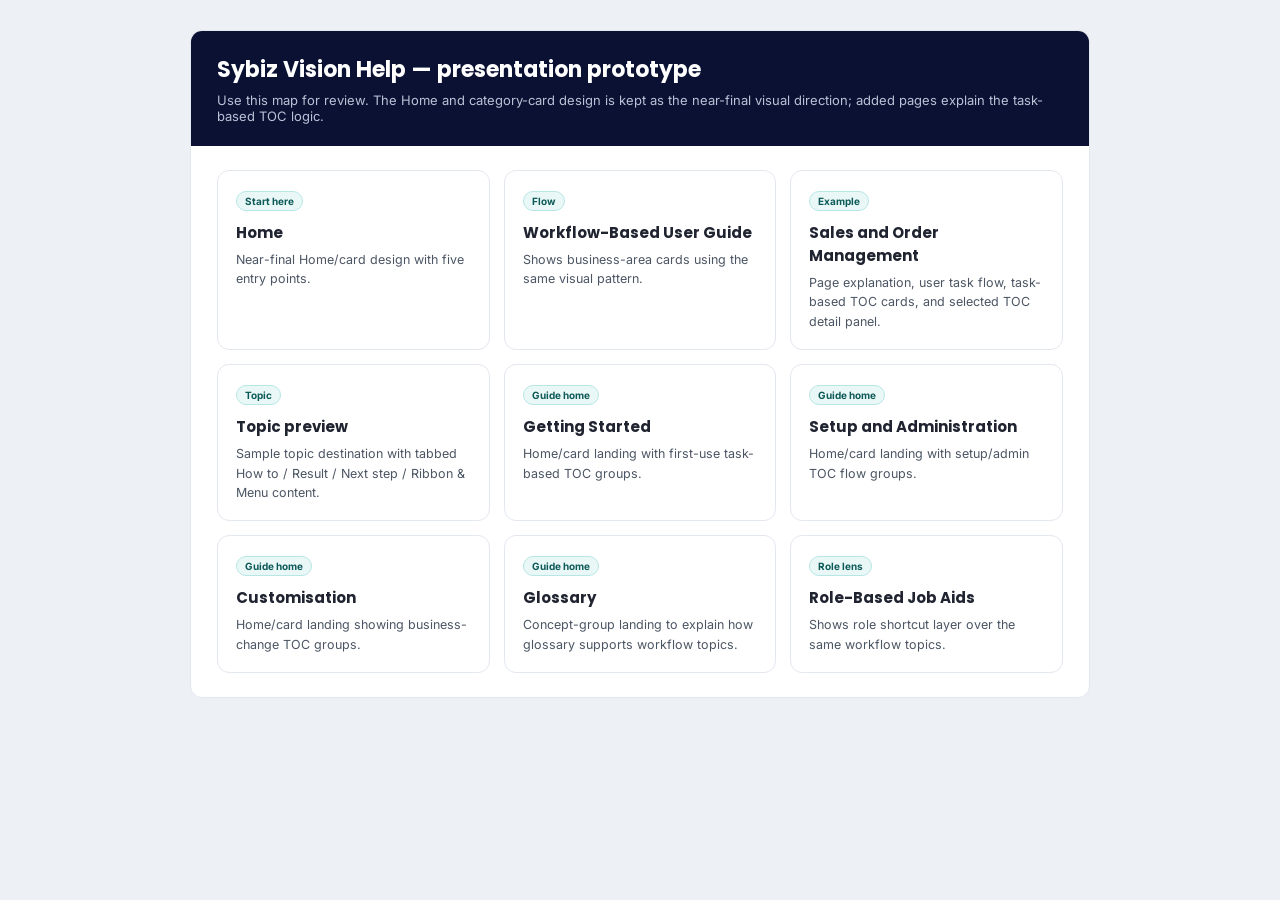
==== index.html @ 03f3e623 "Add Sybiz Vision help redesign prototype" ====
<!DOCTYPE html><html lang="en"><head><meta charset="utf-8"><meta name="viewport" content="width=device-width, initial-scale=1"><title>Sybiz Vision Help — Prototype Map</title><link href="https://fonts.googleapis.com/css2?family=Inter:wght@400;500;600&family=Poppins:wght@500;600&display=swap" rel="stylesheet"><style>
:root{--navy:#0A1133;--teal-tint:#E9F8F7;--teal-line:#B7E7E5;--teal-dark:#0E5A58;--text:#1F2430;--text-2:#4B5563;--text-3:#8A94A6;--line:#E3E7EE;--font-body:'Inter',sans-serif;--font-head:'Poppins',sans-serif;}*{box-sizing:border-box;margin:0;padding:0}body{font-family:var(--font-body);background:#EDF0F4;color:var(--text);padding:30px}.wrap{max-width:900px;margin:0 auto;background:#fff;border:1px solid var(--line);border-radius:12px;overflow:hidden}.head{background:var(--navy);color:#fff;padding:22px 26px}.head h1{font-family:var(--font-head);font-size:22px}.head p{color:#B9C2D6;font-size:13px;margin-top:6px}.grid{display:grid;grid-template-columns:repeat(auto-fill,minmax(260px,1fr));gap:14px;padding:24px 26px}.card{border:1px solid var(--line);border-radius:12px;padding:18px;text-decoration:none;color:var(--text);background:#fff}.card:hover{border-color:var(--teal-line);background:#FBFEFD}.card h2{font-family:var(--font-head);font-size:15px;margin-bottom:6px}.card p{font-size:12.5px;color:var(--text-2);line-height:1.55}.tag{display:inline-block;font-size:10px;font-weight:700;color:var(--teal-dark);background:var(--teal-tint);border:1px solid var(--teal-line);border-radius:999px;padding:3px 8px;margin-bottom:10px}</style></head><body><div class="wrap"><div class="head"><h1>Sybiz Vision Help — presentation prototype</h1><p>Use this map for review. The Home and category-card design is kept as the near-final visual direction; added pages explain the task-based TOC logic.</p></div><div class="grid"><a class="card" href="sybiz_help_home.html"><span class="tag">Start here</span><h2>Home</h2><p>Near-final Home/card design with five entry points.</p></a><a class="card" href="sybiz_user_guide_landing.html"><span class="tag">Flow</span><h2>Workflow-Based User Guide</h2><p>Shows business-area cards using the same visual pattern.</p></a><a class="card" href="sybiz_landing_sales_order.html"><span class="tag">Example</span><h2>Sales and Order Management</h2><p>Page explanation, user task flow, task-based TOC cards, and selected TOC detail panel.</p></a><a class="card" href="sybiz_topic_preview.html"><span class="tag">Topic</span><h2>Topic preview</h2><p>Sample topic destination with tabbed How to / Result / Next step / Ribbon & Menu content.</p></a><a class="card" href="sybiz_landing_getting_started.html"><span class="tag">Guide home</span><h2>Getting Started</h2><p>Home/card landing with first-use task-based TOC groups.</p></a><a class="card" href="sybiz_landing_setup_admin.html"><span class="tag">Guide home</span><h2>Setup and Administration</h2><p>Home/card landing with setup/admin TOC flow groups.</p></a><a class="card" href="sybiz_landing_customisation.html"><span class="tag">Guide home</span><h2>Customisation</h2><p>Home/card landing showing business-change TOC groups.</p></a><a class="card" href="sybiz_glossary_landing.html"><span class="tag">Guide home</span><h2>Glossary</h2><p>Concept-group landing to explain how glossary supports workflow topics.</p></a><a class="card" href="sybiz_job_based_aids.html"><span class="tag">Role lens</span><h2>Role-Based Job Aids</h2><p>Shows role shortcut layer over the same workflow topics.</p></a></div></div></body></html>
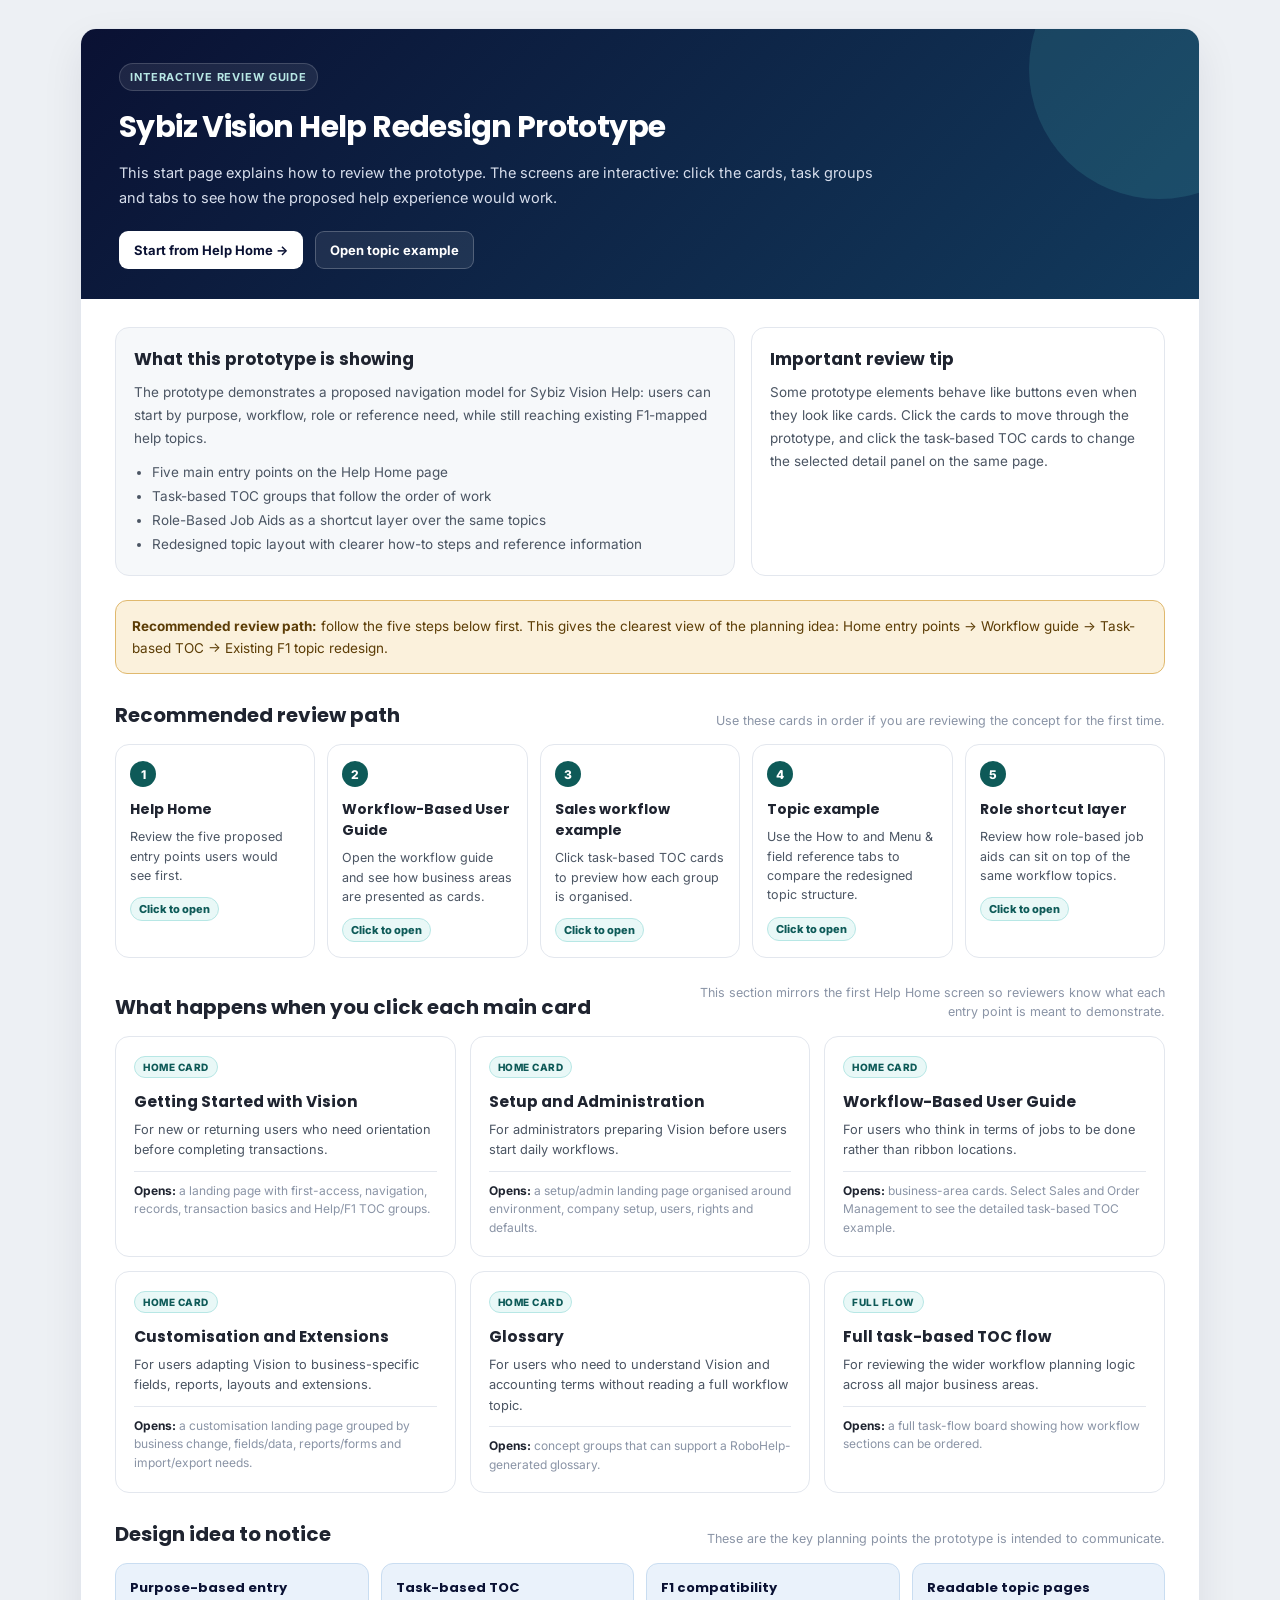
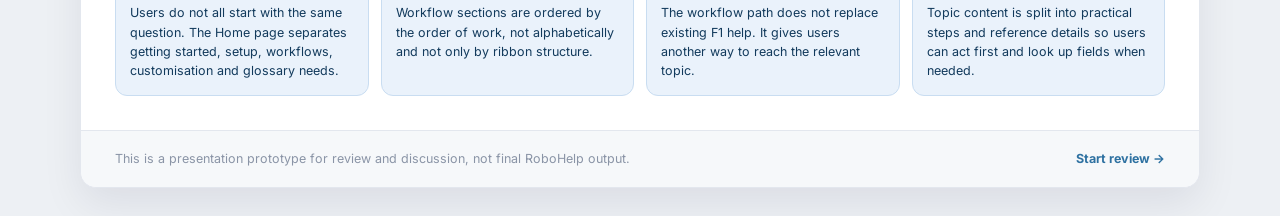
==== commit 030be171: "Update prototype review guide start page" ====
--- a/index.html
+++ b/index.html
@@ -1,2 +1,211 @@
-<!DOCTYPE html><html lang="en"><head><meta charset="utf-8"><meta name="viewport" content="width=device-width, initial-scale=1"><title>Sybiz Vision Help — Prototype Map</title><link href="https://fonts.googleapis.com/css2?family=Inter:wght@400;500;600&family=Poppins:wght@500;600&display=swap" rel="stylesheet"><style>
-:root{--navy:#0A1133;--teal-tint:#E9F8F7;--teal-line:#B7E7E5;--teal-dark:#0E5A58;--text:#1F2430;--text-2:#4B5563;--text-3:#8A94A6;--line:#E3E7EE;--font-body:'Inter',sans-serif;--font-head:'Poppins',sans-serif;}*{box-sizing:border-box;margin:0;padding:0}body{font-family:var(--font-body);background:#EDF0F4;color:var(--text);padding:30px}.wrap{max-width:900px;margin:0 auto;background:#fff;border:1px solid var(--line);border-radius:12px;overflow:hidden}.head{background:var(--navy);color:#fff;padding:22px 26px}.head h1{font-family:var(--font-head);font-size:22px}.head p{color:#B9C2D6;font-size:13px;margin-top:6px}.grid{display:grid;grid-template-columns:repeat(auto-fill,minmax(260px,1fr));gap:14px;padding:24px 26px}.card{border:1px solid var(--line);border-radius:12px;padding:18px;text-decoration:none;color:var(--text);background:#fff}.card:hover{border-color:var(--teal-line);background:#FBFEFD}.card h2{font-family:var(--font-head);font-size:15px;margin-bottom:6px}.card p{font-size:12.5px;color:var(--text-2);line-height:1.55}.tag{display:inline-block;font-size:10px;font-weight:700;color:var(--teal-dark);background:var(--teal-tint);border:1px solid var(--teal-line);border-radius:999px;padding:3px 8px;margin-bottom:10px}</style></head><body><div class="wrap"><div class="head"><h1>Sybiz Vision Help — presentation prototype</h1><p>Use this map for review. The Home and category-card design is kept as the near-final visual direction; added pages explain the task-based TOC logic.</p></div><div class="grid"><a class="card" href="sybiz_help_home.html"><span class="tag">Start here</span><h2>Home</h2><p>Near-final Home/card design with five entry points.</p></a><a class="card" href="sybiz_user_guide_landing.html"><span class="tag">Flow</span><h2>Workflow-Based User Guide</h2><p>Shows business-area cards using the same visual pattern.</p></a><a class="card" href="sybiz_landing_sales_order.html"><span class="tag">Example</span><h2>Sales and Order Management</h2><p>Page explanation, user task flow, task-based TOC cards, and selected TOC detail panel.</p></a><a class="card" href="sybiz_topic_preview.html"><span class="tag">Topic</span><h2>Topic preview</h2><p>Sample topic destination with tabbed How to / Result / Next step / Ribbon & Menu content.</p></a><a class="card" href="sybiz_landing_getting_started.html"><span class="tag">Guide home</span><h2>Getting Started</h2><p>Home/card landing with first-use task-based TOC groups.</p></a><a class="card" href="sybiz_landing_setup_admin.html"><span class="tag">Guide home</span><h2>Setup and Administration</h2><p>Home/card landing with setup/admin TOC flow groups.</p></a><a class="card" href="sybiz_landing_customisation.html"><span class="tag">Guide home</span><h2>Customisation</h2><p>Home/card landing showing business-change TOC groups.</p></a><a class="card" href="sybiz_glossary_landing.html"><span class="tag">Guide home</span><h2>Glossary</h2><p>Concept-group landing to explain how glossary supports workflow topics.</p></a><a class="card" href="sybiz_job_based_aids.html"><span class="tag">Role lens</span><h2>Role-Based Job Aids</h2><p>Shows role shortcut layer over the same workflow topics.</p></a></div></div></body></html>+<!DOCTYPE html>
+<html lang="en">
+<head>
+<meta charset="utf-8">
+<meta name="viewport" content="width=device-width, initial-scale=1">
+<title>Sybiz Vision Help Redesign — Prototype Review Guide</title>
+<link href="https://fonts.googleapis.com/css2?family=Inter:wght@400;500;600;700&family=Poppins:wght@500;600;700&display=swap" rel="stylesheet">
+<style>
+:root{
+  --navy:#0A1133;
+  --blue:#2E71A1;
+  --blue-soft:#EAF2FB;
+  --teal:#50C3C0;
+  --teal-tint:#E9F8F7;
+  --teal-line:#B7E7E5;
+  --teal-dark:#0E5A58;
+  --green:#6FBF73;
+  --amber:#FBF1DC;
+  --amber-line:#E0B96E;
+  --text:#1F2430;
+  --text-2:#4B5563;
+  --text-3:#8A94A6;
+  --line:#E3E7EE;
+  --bg:#EDF0F4;
+  --bg-soft:#F6F8FA;
+  --font-body:'Inter',sans-serif;
+  --font-head:'Poppins',sans-serif;
+}
+*{box-sizing:border-box;margin:0;padding:0}
+body{font-family:var(--font-body);background:var(--bg);color:var(--text);padding:28px}
+a{color:inherit}
+.wrap{max-width:1120px;margin:0 auto;background:#fff;border:1px solid var(--line);border-radius:16px;overflow:hidden;box-shadow:0 16px 40px rgba(10,17,51,.08)}
+.hero{background:linear-gradient(135deg,var(--navy),#123A5C);color:#fff;padding:34px 38px 30px;position:relative;overflow:hidden}
+.hero:after{content:"";position:absolute;right:-90px;top:-90px;width:260px;height:260px;border-radius:50%;background:rgba(80,195,192,.16)}
+.kicker{display:inline-flex;align-items:center;gap:8px;font-size:11px;font-weight:700;text-transform:uppercase;letter-spacing:.08em;color:#B7E7E5;background:rgba(255,255,255,.08);border:1px solid rgba(255,255,255,.16);border-radius:999px;padding:6px 10px;margin-bottom:14px}
+.hero h1{font-family:var(--font-head);font-weight:700;font-size:30px;letter-spacing:-.02em;margin-bottom:10px;max-width:760px;position:relative;z-index:1}
+.hero p{font-size:14.5px;line-height:1.75;color:#D7DEEC;max-width:760px;position:relative;z-index:1}
+.hero-actions{display:flex;gap:12px;flex-wrap:wrap;margin-top:20px;position:relative;z-index:1}
+.btn{display:inline-flex;align-items:center;justify-content:center;gap:8px;text-decoration:none;border-radius:9px;padding:10px 14px;font-size:13px;font-weight:700;border:1px solid rgba(255,255,255,.22)}
+.btn.primary{background:#fff;color:var(--navy)}
+.btn.secondary{color:#fff;background:rgba(255,255,255,.08)}
+.content{padding:28px 34px 34px}
+.notice{display:grid;grid-template-columns:1.2fr .8fr;gap:16px;margin-bottom:24px}
+.panel{border:1px solid var(--line);border-radius:14px;background:#fff;padding:18px}
+.panel.soft{background:var(--bg-soft)}
+.panel h2{font-family:var(--font-head);font-size:17px;margin-bottom:9px}
+.panel p{font-size:13.5px;color:var(--text-2);line-height:1.7}
+.panel ul{margin:10px 0 0 18px;color:var(--text-2);font-size:13.5px;line-height:1.8}
+.guide-note{background:var(--amber);border:1px solid var(--amber-line);border-radius:12px;padding:14px 16px;font-size:13.5px;line-height:1.65;color:#5C3D06;margin-bottom:24px}
+.section-title{display:flex;align-items:flex-end;justify-content:space-between;gap:20px;margin:26px 0 14px}
+.section-title h2{font-family:var(--font-head);font-size:20px;color:var(--text)}
+.section-title p{font-size:12.5px;color:var(--text-3);line-height:1.5;max-width:470px;text-align:right}
+.path{display:grid;grid-template-columns:repeat(5,1fr);gap:12px;margin-bottom:26px}
+.step{position:relative;border:1px solid var(--line);border-radius:14px;background:#fff;padding:16px 14px 15px;min-height:150px;text-decoration:none;transition:.15s ease}
+.step:hover,.card:hover{transform:translateY(-2px);border-color:var(--teal-line);box-shadow:0 10px 24px rgba(10,17,51,.08)}
+.num{width:26px;height:26px;border-radius:50%;background:var(--teal-dark);color:#fff;font-size:12px;font-weight:800;display:flex;align-items:center;justify-content:center;margin-bottom:12px}
+.step h3{font-family:var(--font-head);font-size:14px;margin-bottom:7px}
+.step p{font-size:12.5px;line-height:1.55;color:var(--text-2)}
+.click{display:inline-flex;margin-top:12px;font-size:11px;font-weight:800;color:var(--teal-dark);background:var(--teal-tint);border:1px solid var(--teal-line);border-radius:999px;padding:4px 8px}
+.grid{display:grid;grid-template-columns:repeat(3,1fr);gap:14px;margin-bottom:20px}
+.card{border:1px solid var(--line);border-radius:14px;padding:18px;text-decoration:none;color:var(--text);background:#fff;min-height:172px;transition:.15s ease}
+.tag{display:inline-block;font-size:10px;font-weight:800;color:var(--teal-dark);background:var(--teal-tint);border:1px solid var(--teal-line);border-radius:999px;padding:4px 8px;margin-bottom:12px;text-transform:uppercase;letter-spacing:.05em}
+.card h3{font-family:var(--font-head);font-size:15.5px;margin-bottom:7px}
+.card p{font-size:12.8px;color:var(--text-2);line-height:1.6;margin-bottom:10px}
+.card .opens{border-top:1px solid var(--line);padding-top:10px;margin-top:10px;font-size:12px;color:var(--text-3);line-height:1.55}
+.card .opens b{color:var(--text)}
+.idea{display:grid;grid-template-columns:repeat(4,1fr);gap:12px;margin-top:14px}
+.idea div{background:var(--blue-soft);border:1px solid #C9DDF1;border-radius:12px;padding:14px;font-size:12.5px;line-height:1.55;color:#123A5C}
+.idea b{display:block;font-family:var(--font-head);font-size:13px;color:var(--navy);margin-bottom:5px}
+.footer{border-top:1px solid var(--line);padding:18px 34px;background:var(--bg-soft);display:flex;justify-content:space-between;gap:16px;align-items:center;color:var(--text-3);font-size:12.5px;line-height:1.6}
+.footer a{color:var(--blue);text-decoration:none;font-weight:700}
+@media(max-width:960px){.notice{grid-template-columns:1fr}.path{grid-template-columns:1fr 1fr}.grid{grid-template-columns:1fr 1fr}.idea{grid-template-columns:1fr 1fr}.section-title{align-items:flex-start;flex-direction:column}.section-title p{text-align:left}}
+@media(max-width:650px){body{padding:14px}.hero{padding:26px 22px}.content{padding:22px}.path,.grid,.idea{grid-template-columns:1fr}.footer{padding:16px 22px;flex-direction:column;align-items:flex-start}.hero h1{font-size:25px}}
+</style>
+</head>
+<body>
+<div class="wrap">
+  <header class="hero">
+    <div class="kicker">Interactive review guide</div>
+    <h1>Sybiz Vision Help Redesign Prototype</h1>
+    <p>This start page explains how to review the prototype. The screens are interactive: click the cards, task groups and tabs to see how the proposed help experience would work.</p>
+    <div class="hero-actions">
+      <a class="btn primary" href="sybiz_help_home.html">Start from Help Home →</a>
+      <a class="btn secondary" href="sybiz_topic_preview.html">Open topic example</a>
+    </div>
+  </header>
+
+  <main class="content">
+    <div class="notice">
+      <section class="panel soft">
+        <h2>What this prototype is showing</h2>
+        <p>The prototype demonstrates a proposed navigation model for Sybiz Vision Help: users can start by purpose, workflow, role or reference need, while still reaching existing F1-mapped help topics.</p>
+        <ul>
+          <li>Five main entry points on the Help Home page</li>
+          <li>Task-based TOC groups that follow the order of work</li>
+          <li>Role-Based Job Aids as a shortcut layer over the same topics</li>
+          <li>Redesigned topic layout with clearer how-to steps and reference information</li>
+        </ul>
+      </section>
+      <section class="panel">
+        <h2>Important review tip</h2>
+        <p>Some prototype elements behave like buttons even when they look like cards. Click the cards to move through the prototype, and click the task-based TOC cards to change the selected detail panel on the same page.</p>
+      </section>
+    </div>
+
+    <div class="guide-note">
+      <b>Recommended review path:</b> follow the five steps below first. This gives the clearest view of the planning idea: Home entry points → Workflow guide → Task-based TOC → Existing F1 topic redesign.
+    </div>
+
+    <div class="section-title">
+      <h2>Recommended review path</h2>
+      <p>Use these cards in order if you are reviewing the concept for the first time.</p>
+    </div>
+
+    <div class="path">
+      <a class="step" href="sybiz_help_home.html">
+        <div class="num">1</div>
+        <h3>Help Home</h3>
+        <p>Review the five proposed entry points users would see first.</p>
+        <span class="click">Click to open</span>
+      </a>
+      <a class="step" href="sybiz_user_guide_landing.html">
+        <div class="num">2</div>
+        <h3>Workflow-Based User Guide</h3>
+        <p>Open the workflow guide and see how business areas are presented as cards.</p>
+        <span class="click">Click to open</span>
+      </a>
+      <a class="step" href="sybiz_landing_sales_order.html">
+        <div class="num">3</div>
+        <h3>Sales workflow example</h3>
+        <p>Click task-based TOC cards to preview how each group is organised.</p>
+        <span class="click">Click to open</span>
+      </a>
+      <a class="step" href="sybiz_topic_preview.html">
+        <div class="num">4</div>
+        <h3>Topic example</h3>
+        <p>Use the How to and Menu &amp; field reference tabs to compare the redesigned topic structure.</p>
+        <span class="click">Click to open</span>
+      </a>
+      <a class="step" href="sybiz_job_based_aids.html">
+        <div class="num">5</div>
+        <h3>Role shortcut layer</h3>
+        <p>Review how role-based job aids can sit on top of the same workflow topics.</p>
+        <span class="click">Click to open</span>
+      </a>
+    </div>
+
+    <div class="section-title">
+      <h2>What happens when you click each main card</h2>
+      <p>This section mirrors the first Help Home screen so reviewers know what each entry point is meant to demonstrate.</p>
+    </div>
+
+    <div class="grid">
+      <a class="card" href="sybiz_landing_getting_started.html">
+        <span class="tag">Home card</span>
+        <h3>Getting Started with Vision</h3>
+        <p>For new or returning users who need orientation before completing transactions.</p>
+        <div class="opens"><b>Opens:</b> a landing page with first-access, navigation, records, transaction basics and Help/F1 TOC groups.</div>
+      </a>
+      <a class="card" href="sybiz_landing_setup_admin.html">
+        <span class="tag">Home card</span>
+        <h3>Setup and Administration</h3>
+        <p>For administrators preparing Vision before users start daily workflows.</p>
+        <div class="opens"><b>Opens:</b> a setup/admin landing page organised around environment, company setup, users, rights and defaults.</div>
+      </a>
+      <a class="card" href="sybiz_user_guide_landing.html">
+        <span class="tag">Home card</span>
+        <h3>Workflow-Based User Guide</h3>
+        <p>For users who think in terms of jobs to be done rather than ribbon locations.</p>
+        <div class="opens"><b>Opens:</b> business-area cards. Select Sales and Order Management to see the detailed task-based TOC example.</div>
+      </a>
+      <a class="card" href="sybiz_landing_customisation.html">
+        <span class="tag">Home card</span>
+        <h3>Customisation and Extensions</h3>
+        <p>For users adapting Vision to business-specific fields, reports, layouts and extensions.</p>
+        <div class="opens"><b>Opens:</b> a customisation landing page grouped by business change, fields/data, reports/forms and import/export needs.</div>
+      </a>
+      <a class="card" href="sybiz_glossary_landing.html">
+        <span class="tag">Home card</span>
+        <h3>Glossary</h3>
+        <p>For users who need to understand Vision and accounting terms without reading a full workflow topic.</p>
+        <div class="opens"><b>Opens:</b> concept groups that can support a RoboHelp-generated glossary.</div>
+      </a>
+      <a class="card" href="vision_journey_boards.html">
+        <span class="tag">Full flow</span>
+        <h3>Full task-based TOC flow</h3>
+        <p>For reviewing the wider workflow planning logic across all major business areas.</p>
+        <div class="opens"><b>Opens:</b> a full task-flow board showing how workflow sections can be ordered.</div>
+      </a>
+    </div>
+
+    <div class="section-title">
+      <h2>Design idea to notice</h2>
+      <p>These are the key planning points the prototype is intended to communicate.</p>
+    </div>
+
+    <div class="idea">
+      <div><b>Purpose-based entry</b>Users do not all start with the same question. The Home page separates getting started, setup, workflows, customisation and glossary needs.</div>
+      <div><b>Task-based TOC</b>Workflow sections are ordered by the order of work, not alphabetically and not only by ribbon structure.</div>
+      <div><b>F1 compatibility</b>The workflow path does not replace existing F1 help. It gives users another way to reach the relevant topic.</div>
+      <div><b>Readable topic pages</b>Topic content is split into practical steps and reference details so users can act first and look up fields when needed.</div>
+    </div>
+  </main>
+
+  <footer class="footer">
+    <span>This is a presentation prototype for review and discussion, not final RoboHelp output.</span>
+    <a href="sybiz_help_home.html">Start review →</a>
+  </footer>
+</div>
+</body>
+</html>
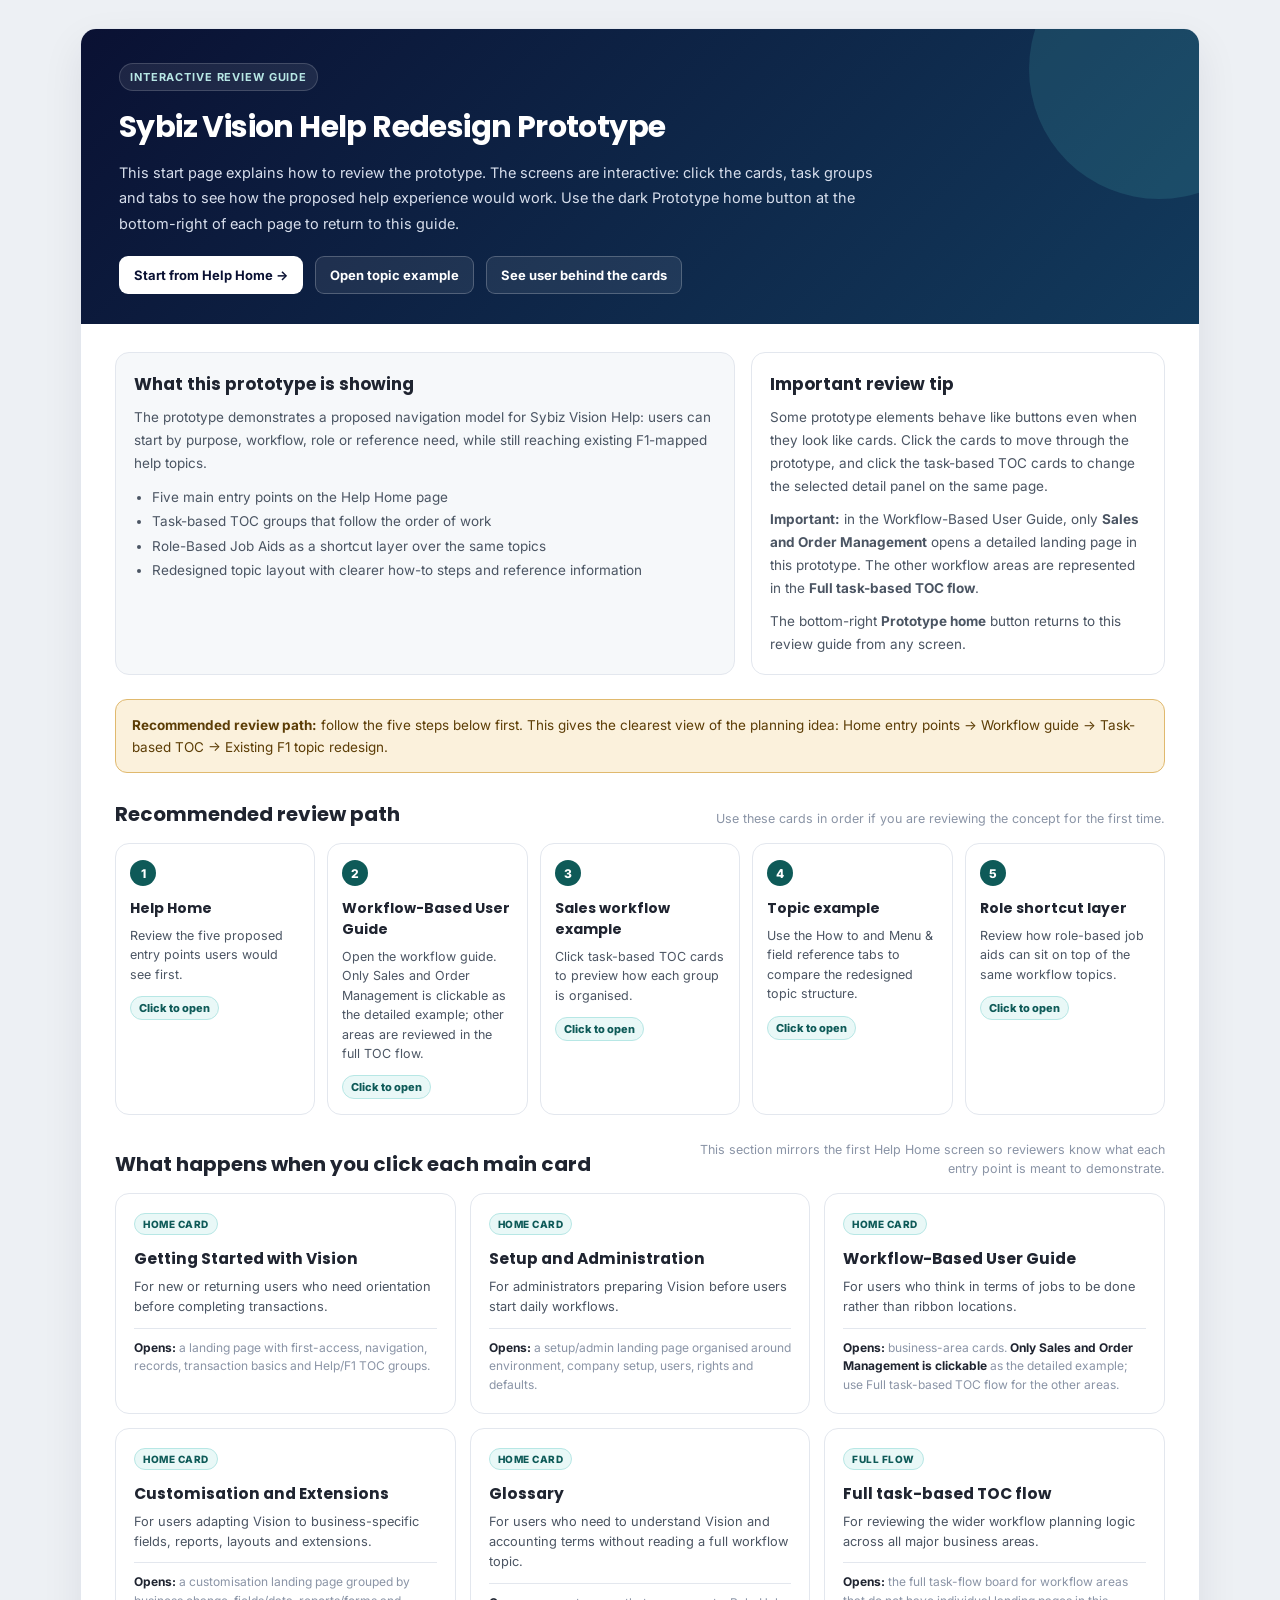
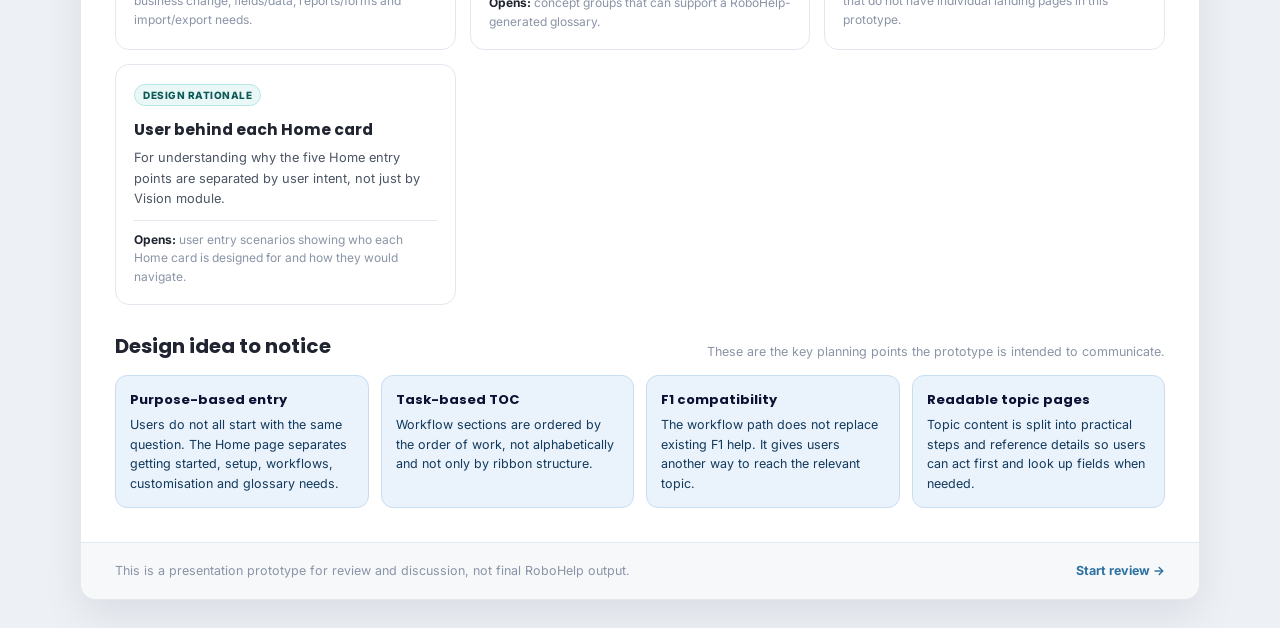
==== commit 590a0d02: "Enhance prototype review instructions and navigation tips Added additional instructions and clarific" ====
--- a/index.html
+++ b/index.html
@@ -78,10 +78,11 @@
   <header class="hero">
     <div class="kicker">Interactive review guide</div>
     <h1>Sybiz Vision Help Redesign Prototype</h1>
-    <p>This start page explains how to review the prototype. The screens are interactive: click the cards, task groups and tabs to see how the proposed help experience would work.</p>
+    <p>This start page explains how to review the prototype. The screens are interactive: click the cards, task groups and tabs to see how the proposed help experience would work. Use the dark Prototype home button at the bottom-right of each page to return to this guide.</p>
     <div class="hero-actions">
       <a class="btn primary" href="sybiz_help_home.html">Start from Help Home →</a>
       <a class="btn secondary" href="sybiz_topic_preview.html">Open topic example</a>
+      <a class="btn secondary" href="vision_entry_journeys.html">See user behind the cards</a>
     </div>
   </header>
 
@@ -100,6 +101,8 @@
       <section class="panel">
         <h2>Important review tip</h2>
         <p>Some prototype elements behave like buttons even when they look like cards. Click the cards to move through the prototype, and click the task-based TOC cards to change the selected detail panel on the same page.</p>
+        <p style="margin-top:10px;"><b>Important:</b> in the Workflow-Based User Guide, only <b>Sales and Order Management</b> opens a detailed landing page in this prototype. The other workflow areas are represented in the <b>Full task-based TOC flow</b>.</p>
+        <p style="margin-top:10px;">The bottom-right <b>Prototype home</b> button returns to this review guide from any screen.</p>
       </section>
     </div>
 
@@ -122,7 +125,7 @@
       <a class="step" href="sybiz_user_guide_landing.html">
         <div class="num">2</div>
         <h3>Workflow-Based User Guide</h3>
-        <p>Open the workflow guide and see how business areas are presented as cards.</p>
+        <p>Open the workflow guide. Only Sales and Order Management is clickable as the detailed example; other areas are reviewed in the full TOC flow.</p>
         <span class="click">Click to open</span>
       </a>
       <a class="step" href="sybiz_landing_sales_order.html">
@@ -167,7 +170,7 @@
         <span class="tag">Home card</span>
         <h3>Workflow-Based User Guide</h3>
         <p>For users who think in terms of jobs to be done rather than ribbon locations.</p>
-        <div class="opens"><b>Opens:</b> business-area cards. Select Sales and Order Management to see the detailed task-based TOC example.</div>
+        <div class="opens"><b>Opens:</b> business-area cards. <b>Only Sales and Order Management is clickable</b> as the detailed example; use Full task-based TOC flow for the other areas.</div>
       </a>
       <a class="card" href="sybiz_landing_customisation.html">
         <span class="tag">Home card</span>
@@ -185,7 +188,13 @@
         <span class="tag">Full flow</span>
         <h3>Full task-based TOC flow</h3>
         <p>For reviewing the wider workflow planning logic across all major business areas.</p>
-        <div class="opens"><b>Opens:</b> a full task-flow board showing how workflow sections can be ordered.</div>
+        <div class="opens"><b>Opens:</b> the full task-flow board for workflow areas that do not have individual landing pages in this prototype.</div>
+      </a>
+      <a class="card" href="vision_entry_journeys.html">
+        <span class="tag">Design rationale</span>
+        <h3>User behind each Home card</h3>
+        <p>For understanding why the five Home entry points are separated by user intent, not just by Vision module.</p>
+        <div class="opens"><b>Opens:</b> user entry scenarios showing who each Home card is designed for and how they would navigate.</div>
       </a>
     </div>
 
